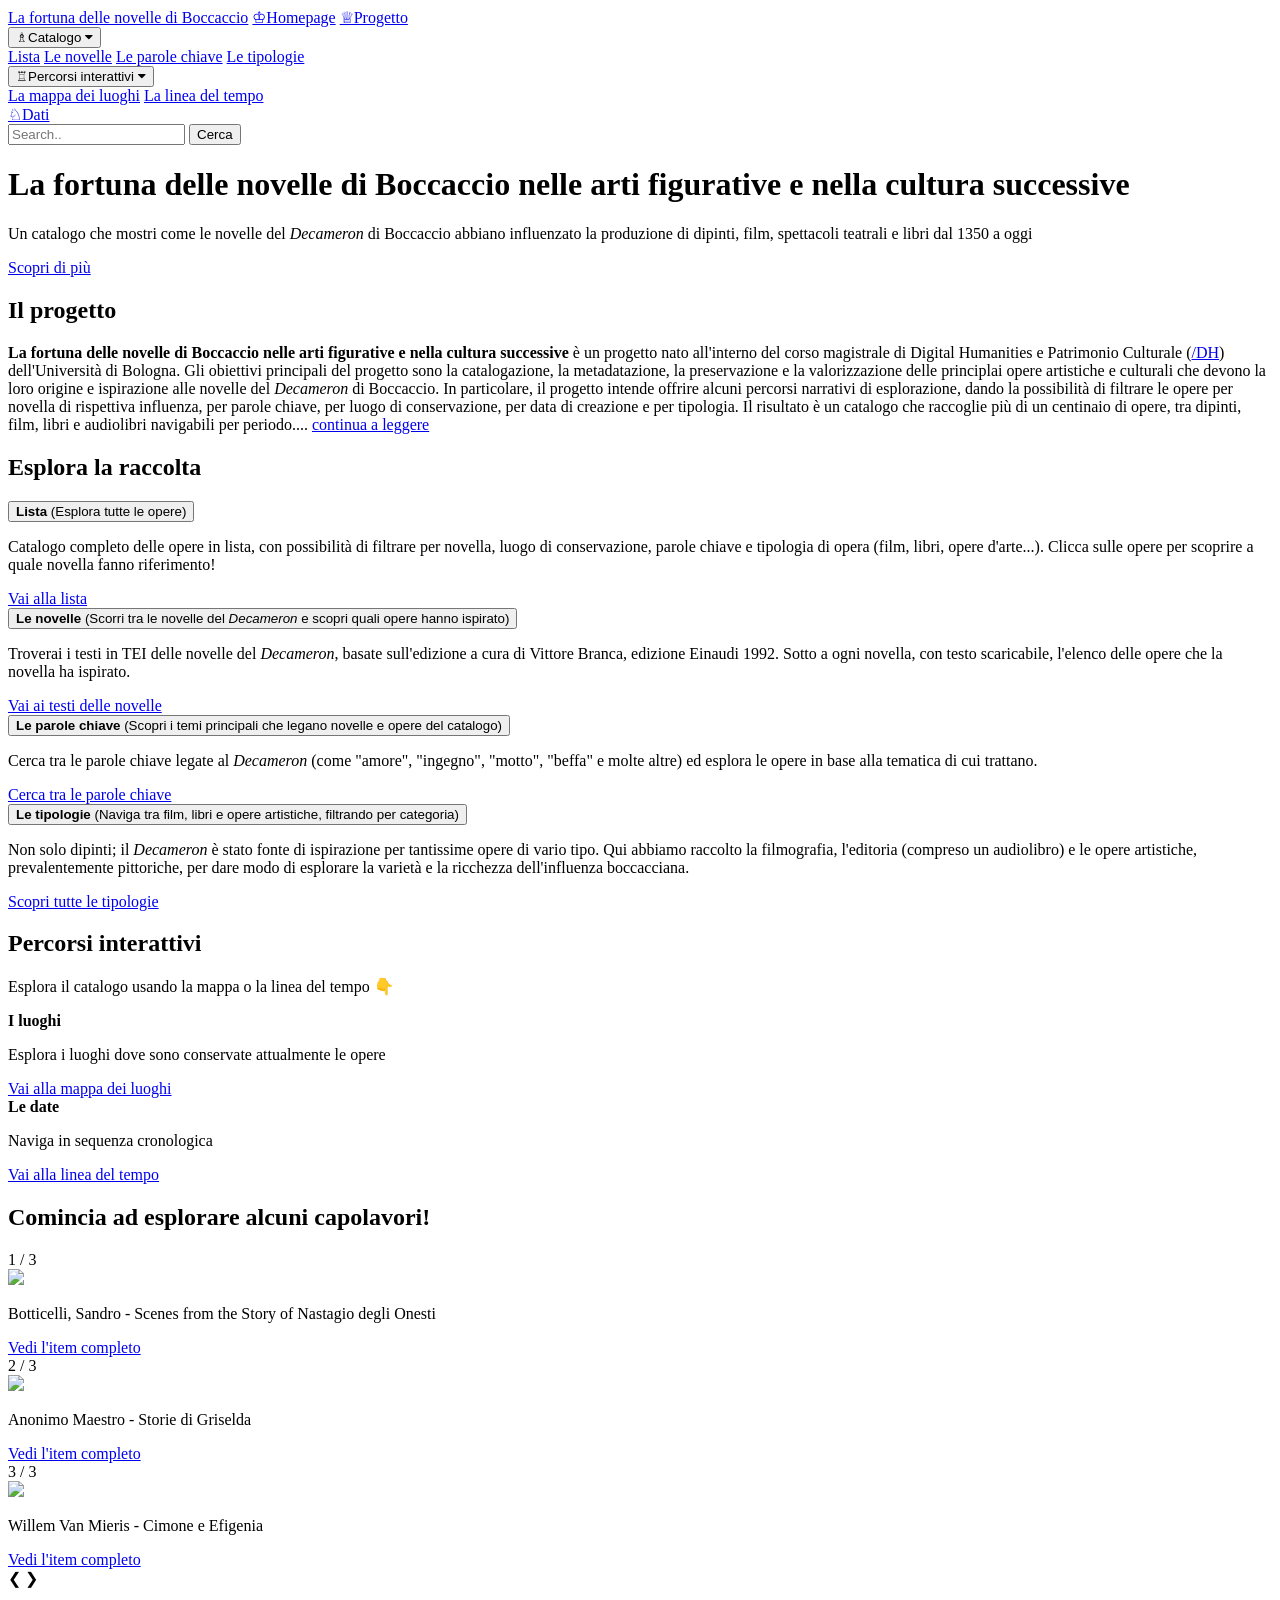
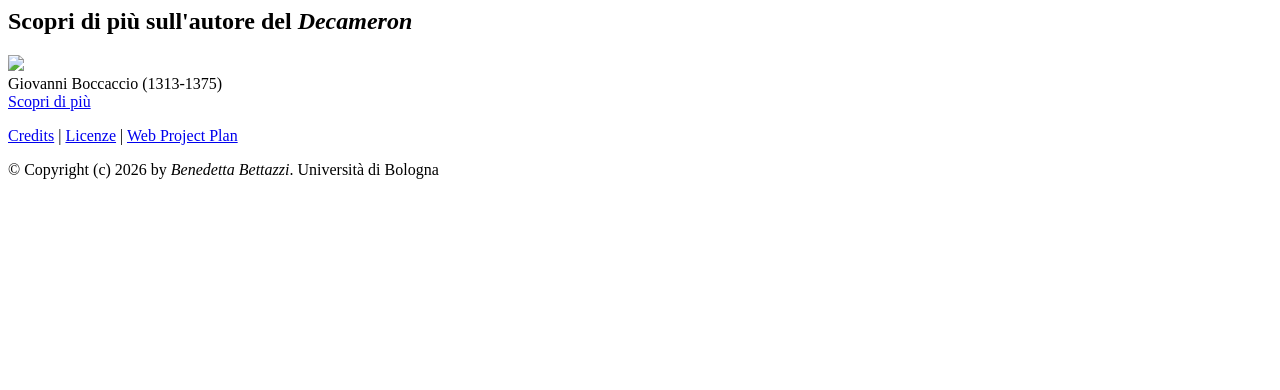
==== index.html @ 62a2022f "Add files via upload" ====
<!DOCTYPE html>
<html lang="it">
<!-- Un documento html ha due elementi dipendenti, un head e un body -->
<head>
  <!-- Required meta tags -->
  <title>La fortuna delle novelle di Boccaccio</title>
  <meta charset="UTF-8" />
  <!-- responsivness -->
  <meta name="viewport" content="width=device-width, initial-scale=1" />
  <!-- foglio di stile -->
  <link rel="stylesheet" type="text/css" href="style/style.css" />
  <!-- libreria di icone -->
  <link rel="stylesheet" href="https://cdnjs.cloudflare.com/ajax/libs/font-awesome/4.7.0/css/font-awesome.min.css">
    <!-- Metadati Dublin Core (DC) -->
  <meta name="DC.Title" content="La fortuna delle novelle di Boccaccio">
  <meta name="DC.Creator" content="Benedetta Bettazzi">
  <meta name="DC.Subject" content="Giovanni Boccaccio; Decameron; Digital Humanities">
  <meta name="DC.Description" content="Collezione digitale e catalogo ragionato delle trasposizioni artistiche, editoriali e multimediali delle novelle del Decameron di Giovanni Boccaccio.">
  <meta name="DC.Publisher" content="Università degli Studi di Bologna">
  <meta name="DC.Date" content="2026">
  <meta name="DC.Type" content="InteractiveResource">
  <meta name="DC.Format" content="text/html">
  <meta name="DC.Identifier" content="http://example.org/boccaccio-novelle">
  <meta name="DC.Language" content="it">
  <meta name="DC.Rights" content="Licenza riservata">
</head>
<body>
  <!-- Abbiamo diviso il body in header, nav, section e footer -->
  <!-- header -->
  <header style="display: none;">
   <div class="header">
   </div>
 </header>
 <!-- navigation bar -->
 <nav>
  <div class="topnav">
    <a class="navbar-brand" href="#">La fortuna delle novelle di Boccaccio</a>
    <a href="#" class="active" title="Link alla home">&#9812;Homepage</a>
    <a href="#scopri-di-piu" title="Link al progetto">&#9813;Progetto</a>
    <!--dropdown (tendina) in topnav-->
    <div class="dropdown">
      <button class="dropbtn">&#9815;Catalogo <i class="fa fa-caret-down"></i></button>
      <div class="dropdown-content">
        <a href="list-items.html">Lista</a>
        <a href="#">Le novelle</a>
        <a href="#">Le parole chiave</a>
        <a href="#">Le tipologie</a>
      </div>
    </div>
    <div class="dropdown">
      <button class="dropbtn">&#9814;Percorsi interattivi <i class="fa fa-caret-down"></i></button>
      <div class="dropdown-content">
        <a href="map.html" title="Link alla mappa su Leaflet">La mappa dei luoghi</a>
        <a href="#" title="Link alla linea del tempo">La linea del tempo</a>
      </div>
    </div>
    <a href="data.html" title="Vai alla pagina dei Dati e Riconciliazione">&#9816;Dati</a>
    <!--barra di search in alto a destra-->
    <form class="search-form">
        <input type="text" placeholder="Search..">
        <button class="search-button" type="submit">Cerca</button>
    </form>
  </div>
</nav>
<!-- hero img -->
<!-- La div che segue ha un titolo di primo livello e un paragrafo -->
<!-- A Hero Image is a large image with text, often placed at the top of a webpage -->
<div class="hero-image">
  <div class="hero-text">
    <h1>La fortuna delle novelle di Boccaccio nelle arti figurative e nella cultura successive</h1>
    <p>Un catalogo che mostri come le novelle del <i>Decameron</i> di Boccaccio abbiano influenzato la produzione di dipinti, film, spettacoli teatrali e libri dal 1350 a oggi</p>
    <a href="#scopri-di-piu" class="btn default" title="Scopri di più">Scopri di più</a>
  </div>
</div>
<!-- 1 column -->
<section>
  <div class="row bg-gray" id="scopri-di-piu">
    <div class="column">
      <h2>Il progetto</h2>
      <p>
        <b>La fortuna delle novelle di Boccaccio nelle arti figurative e nella cultura successive</b> è un progetto nato all'interno del corso magistrale di Digital
        Humanities e Patrimonio Culturale (<a
        href="https://www.unibo.it/it/studiare/insegnamenti-competenze-trasversali-moocs/insegnamenti/insegnamento/2026/523225"
        title="Link al corso"
        target="_blank">/DH</a
        >) dell'Università di Bologna. Gli obiettivi principali del progetto sono la catalogazione, la metadatazione, la preservazione e la valorizzazione delle principlai opere artistiche e culturali che devono la loro origine e ispirazione alle novelle del <i>Decameron</i> di Boccaccio. In particolare, il progetto intende offrire alcuni percorsi narrativi di esplorazione, dando la possibilità di filtrare le opere per novella di rispettiva influenza, per parole chiave, per luogo di conservazione, per data di creazione e per tipologia. Il risultato è un catalogo che raccoglie più di un centinaio di opere, tra dipinti, film, libri e audiolibri navigabili per periodo.... <a href="#scopri-di-piu">continua a leggere</a>
      </p>
    </div>
  </div>
</section>
<!-- 1 column -->
<section>
  <div class="row bg-pink">
    <div class="column">
      <h2 class="txt-light" id="esplora-la-raccolta">Esplora la raccolta</h2>
      <!-- accordion -->
      <button class="accordion btn-esplora"><b>Lista</b> <span class="span-btn-esplora"> (Esplora tutte le opere)</span></button>
      <div class="panel">
        <p>
          Catalogo completo delle opere in lista, con possibilità di filtrare per novella, luogo di conservazione, parole chiave e tipologia di opera (film, libri, opere d'arte...). Clicca sulle opere per scoprire a quale novella fanno riferimento!
        </p>
        <a href="list-items.html" class="btn default" title="Vai a tutte le opere">Vai alla lista</a>
      </div>
      <button class="accordion btn-esplora"><b>Le novelle</b> <span class="span-btn-esplora"> (Scorri tra le novelle del <i>Decameron</i> e scopri quali opere hanno ispirato)</span></button>
      <div class="panel">
        <p>
          Troverai i testi in TEI delle novelle del <i>Decameron</i>, basate sull'edizione a cura di Vittore Branca, edizione Einaudi 1992. Sotto a ogni novella, con testo scaricabile, l'elenco delle opere che la novella ha ispirato.
        </p>
        <a href="#esplora-la-raccolta" class="btn default" title="Vai ai testi delle novelle">Vai ai testi delle novelle</a>
      </div>
      <button class="accordion btn-esplora"><b>Le parole chiave</b> <span class="span-btn-esplora">(Scopri i temi principali che legano novelle e opere del catalogo)</span></button>
      <div class="panel">
        <p>
          Cerca tra le parole chiave legate al <i>Decameron</i> (come "amore", "ingegno", "motto", "beffa" e molte altre) ed esplora le opere in base alla tematica di cui trattano.
        </p>
        <a href="#esplora-la-raccolta" class="btn default" title="Vai ai temi">Cerca tra le parole chiave</a> 
      </div>
      <button class="accordion btn-esplora"><b>Le tipologie</b> <span class="span-btn-esplora">(Naviga tra film, libri e opere artistiche, filtrando per categoria)</span></button>
      <div class="panel">
        <p>
          Non solo dipinti; il <i>Decameron</i> è stato fonte di ispirazione per tantissime opere di vario tipo. Qui abbiamo raccolto la filmografia, l'editoria (compreso un audiolibro) e le opere artistiche, prevalentemente pittoriche, per dare modo di esplorare la varietà e la ricchezza dell'influenza boccacciana.
        </p>
        <a href="#esplora-la-raccolta" class="btn default" title="Scopri tutte le tipologie">Scopri tutte le tipologie</a>
      </div>
    </div>
  </div>
</section>
<!-- section catalogo con 2 column cards -->
<section>
  <div class="row">
    <div class="column">
      <h2 id="percorsi-interattivi">Percorsi interattivi</h2>
      <p>Esplora il catalogo usando la mappa o la linea del tempo &#128071</p>
    </div>
    <div class="leftcolumn">
      <div class="card">
        <b>I luoghi</b>
        <p>Esplora i luoghi dove sono conservate attualmente le opere</p>
      </div>
      <a href="map.html" class="btn default" title="Vai alla mappa">Vai alla mappa dei luoghi</a>
    </div>
    <div class="rightcolumn">
      <div class="card">
        <b>Le date</b>
        <p>Naviga in sequenza cronologica</p>
      </div>
      <a href="#percorsi-interattivi" class="btn default" title="Vai alla linea del tempo">Vai alla linea del tempo</a>
    </div>
  </div>
</section>
<!--1 column-->
<section>
  <div class="row bg-pink">
    <div class="leftcolumn">
      <h2 class="txt-light text-center" id="comincia">Comincia ad esplorare alcuni capolavori!</h2>
      <!-- Slideshow container -->
      <div class="slideshow-container">
      <!-- Full-width images with number and caption text -->
        <div class="mySlides fade active">
          <div class="numbertext">1 / 3</div>
          <img src="img/opere/Botticelli - Nastagio degli Onesti pt.1.jpg" style="width:100%" class="slide">
          <div class="text">
            <p>Botticelli, Sandro - Scenes from the Story of Nastagio degli Onesti</p>
            <a href="item.html" class="btn default" title="Vedi l'item completo" style="display: inline;">Vedi l'item completo</a>
          </div>
        </div>
        <div class="mySlides fade">
          <div class="numbertext">2 / 3</div>
          <img src="img/opere/The Story of Griselda pt.1.jpg" style="width:100%" class="slide">
          <div class="text">
            <p>Anonimo Maestro - Storie di Griselda</p>
            <a href="#comincia" class="btn default" title="Vai all'opera" style="display: inline;">Vedi l'item completo</a>
          </div>
        </div>
        <div class="mySlides fade">
          <div class="numbertext">3 / 3</div>
          <img src="img/opere/Willem Van Mieris - Cimone e Efigenia.jpg" style="width:100%" class="slide">
          <div class="text">
            <p>Willem Van Mieris - Cimone e Efigenia</p>
            <a href="#comincia" class="btn default" title="Vai all'opera" style="display: inline;">Vedi l'item completo</a>
          </div>
        </div>
        <!-- Next and previous buttons -->
        <a class="prev" onclick="plusSlides(-1)">&#10094;</a>
        <a class="next" onclick="plusSlides(1)">&#10095;</a>
        <!-- The dots/circles -->
        <br>
        <div style="text-align:center">
          <span class="dot"></span>
          <span class="dot"></span>
          <span class="dot"></span>
        </div>
      </div>
    </div>
    <div class="rightcolumn">
      <h2 class="txt-light text-center">Scopri di più sull'autore del <i>Decameron</i></h2>
      <!-- autore -->
      <div class="container author">
        <img src="img/autore.jpg" class="image author">
        <div class="overlay">Giovanni Boccaccio (1313-1375)</div>
        <a href="https://it.wikipedia.org/wiki/Giovanni_Boccaccio" class="btn default btn-author" title="Scopri di più su Boccaccio">Scopri di più</a>
      </div>
    </div>
  </div>
</section>
<!-- footer -->
<footer>
  <div class="footer">
    <p><a href="#" title="Credits">Credits</a> | <a href="#" title="Licenze">Licenze</a> | <a href="#" title="Piano di progetto">Web Project Plan</a> </p>
  </div>
  <div class="copyright">
    <p>&copy; Copyright (c) 2026 by <em>Benedetta Bettazzi</em>. 
    Università di Bologna</p>
    <p><iframe src="https://www.google.com/maps/embed?pb=!1m18!1m12!1m3!1d2845.9021866577236!2d11.34882917649802!3d44.496670997470844!2m3!1f0!2f0!3f0!3m2!1i1024!2i768!4f13.1!3m3!1m2!1s0x477fd4bb9919533f%3A0x28bbdd19297b033a!2sVia%20Zamboni%2C%2034%2C%2040126%20Bologna%20BO!5e0!3m2!1sit!2sit!4v1778673838125!5m2!1sit!2sit" width="300" height="175" style="border:0;" allowfullscreen="" loading="lazy" referrerpolicy="no-referrer-when-downgrade"></iframe></p>
  </div>
</footer>
<!-- script -->
<script type="text/javascript" src="js/main.js"></script>
<!-- accordion -->
<script>
  var acc = document.getElementsByClassName("accordion");
  var i;
  for (i = 0; i < acc.length; i++) {
    acc[i].addEventListener("click", function () {
      this.classList.toggle("active");
      var panel = this.nextElementSibling;
      if (panel.style.display === "block") {
        panel.style.display = "none";
      } else {
        panel.style.display = "block";
      }
    });
  }
</script>
</body>
</html>
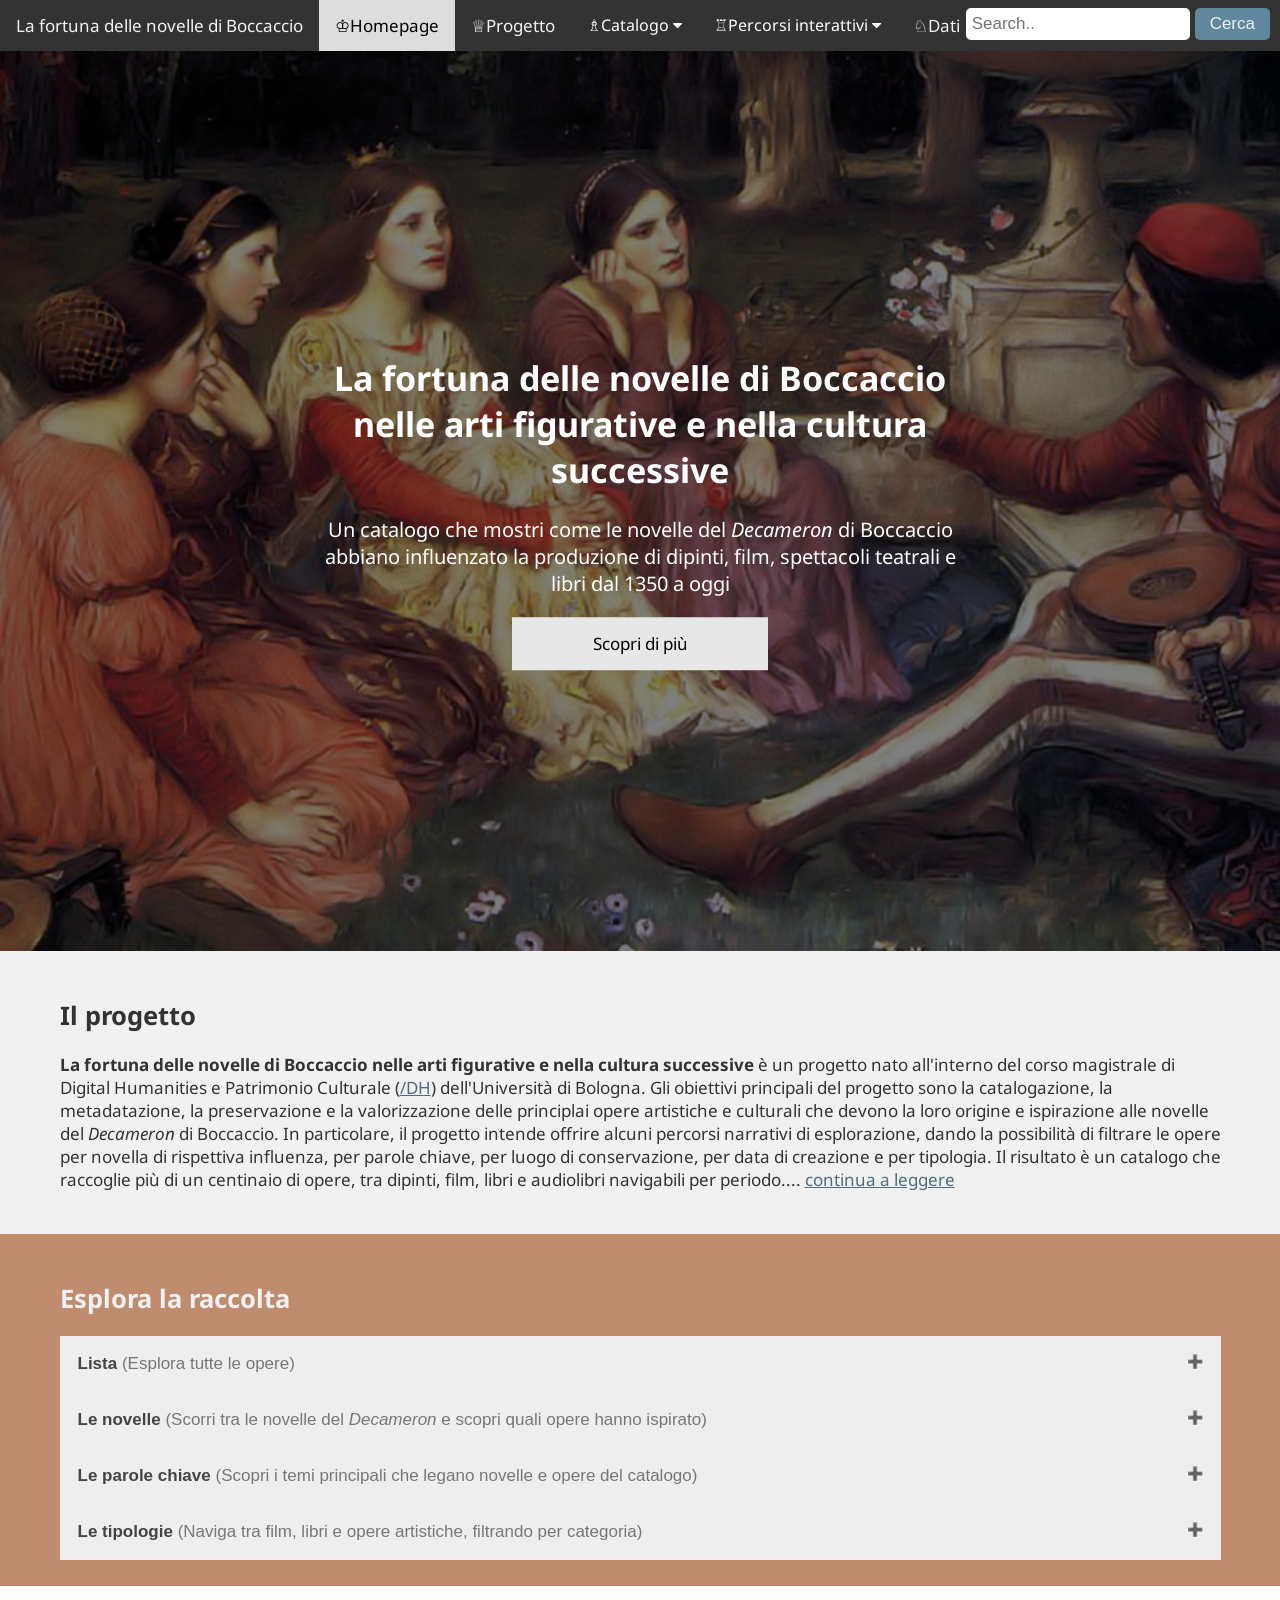
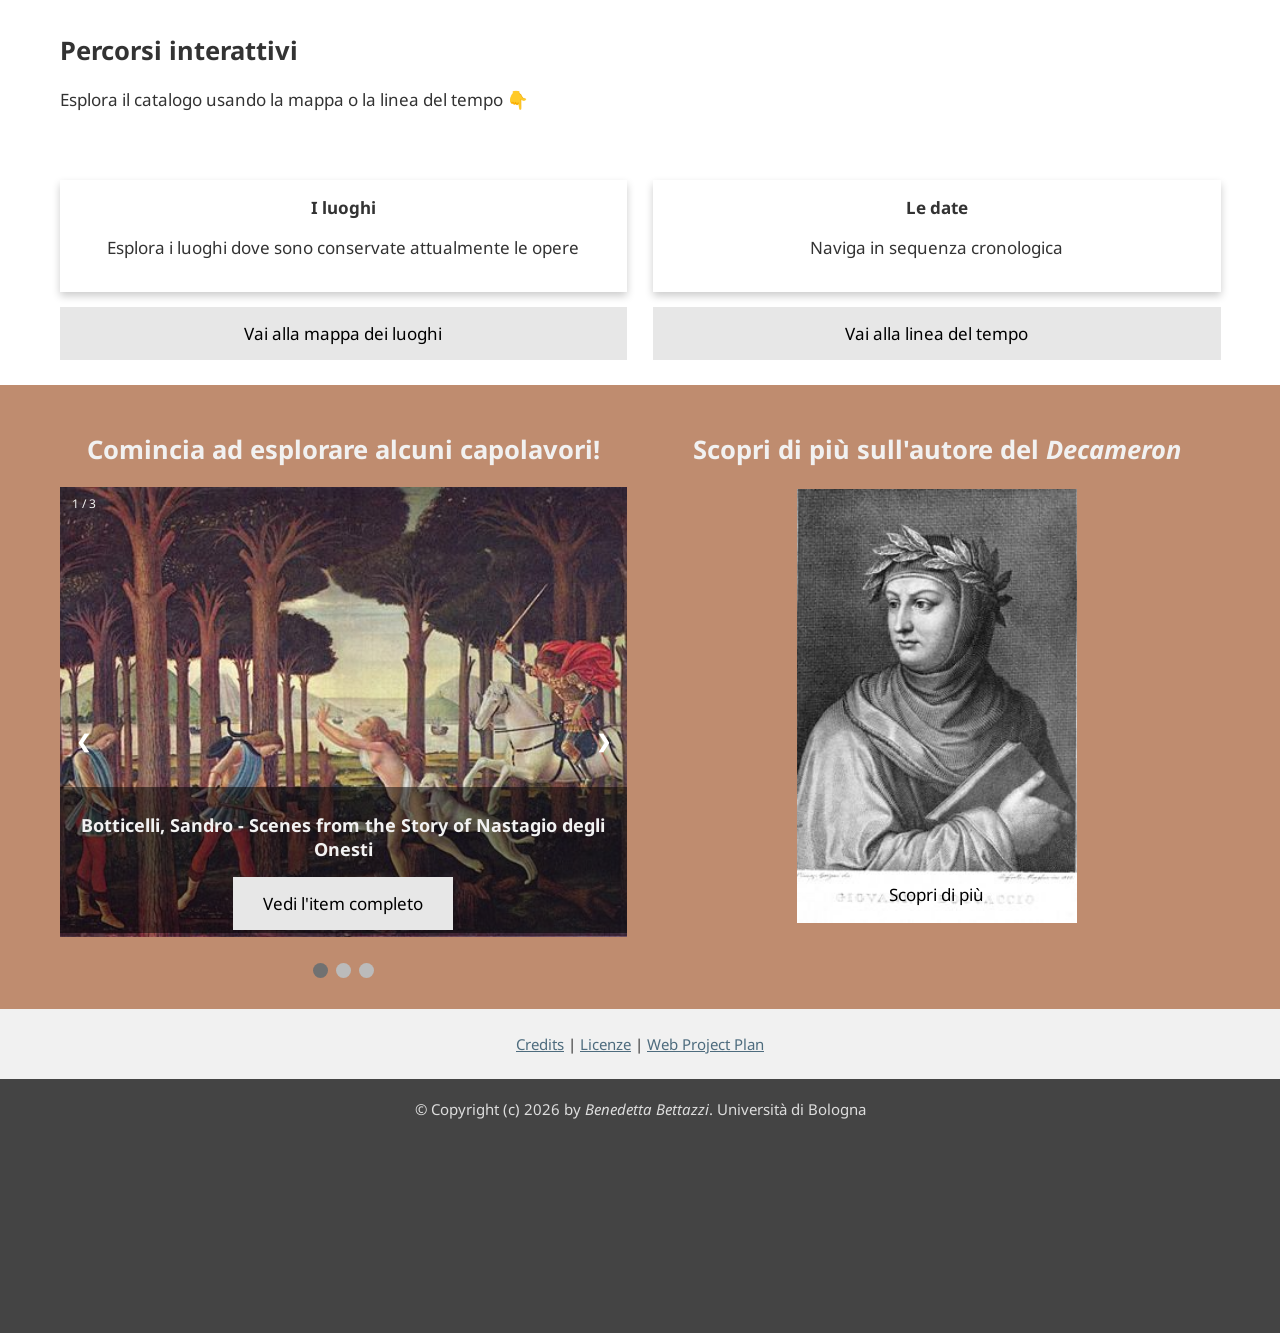
==== commit fe50df09: "Add files via upload" ====
--- a/index.html
+++ b/index.html
@@ -216,21 +216,5 @@
 </footer>
 <!-- script -->
 <script type="text/javascript" src="js/main.js"></script>
-<!-- accordion -->
-<script>
-  var acc = document.getElementsByClassName("accordion");
-  var i;
-  for (i = 0; i < acc.length; i++) {
-    acc[i].addEventListener("click", function () {
-      this.classList.toggle("active");
-      var panel = this.nextElementSibling;
-      if (panel.style.display === "block") {
-        panel.style.display = "none";
-      } else {
-        panel.style.display = "block";
-      }
-    });
-  }
-</script>
 </body>
 </html>
--- a/style/style.css
+++ b/style/style.css
@@ -0,0 +1,736 @@
+/* FONTS */
+/* normal */
+@import url("https://fonts.googleapis.com/css2?family=Noto+Sans&display=swap");
+
+/* BASICS */
+
+*, *::before, *::after {
+  box-sizing: border-box;
+}
+
+body {
+  font-family: "Noto Sans", Arial, sans-serif;
+  -webkit-font-smoothing: antialiased;
+  color: #333;
+  font-size: 17px;
+  margin: 0;
+  height: 100%;
+}
+
+/* html */
+html {
+  height: 100%;
+}
+
+/* a */
+a {
+  color: #4e6c7e;
+}
+
+a:hover {
+  color: #30434f;
+}
+
+/* background */
+.bg-gray {
+  background-color: #f1f1f1;
+}
+
+.bg-pink {
+  background-color: #bf8c6f;
+}
+
+.bg-blue {
+  background-color: #4e6c7e;
+}
+
+.bg-black {
+  background-color: gray;
+}
+
+
+/* bold */
+.bold {
+  font-weight: bold;
+}
+
+/* underline */
+.underline {
+  text-decoration: underline;
+}
+
+
+/* colors */
+.txt-light {
+  color: #f1f1f1;
+}
+
+/* border */
+.border-section {
+  padding: 12px 12px;
+  border: 1px solid #ccc;
+}
+
+/* padding */
+.pd-12 {
+  margin: 12px 0;
+  padding: 12px;
+}
+
+/* LAYOUT */
+
+/* header */
+.header {
+  background-color: #f1f1f1;
+  padding: 0;
+  text-align: center;
+}
+
+.header img {
+  width: 100%;
+  height: 100px;
+  display: block; /* Elimina eventuali spazi bianchi vuoti sotto l'immagine */
+}
+
+/* navigation bar */
+.topnav {
+  background-color: #333;
+  overflow: hidden;
+  position: relative;
+}
+
+.topnav a {
+  color: #f2f2f2;
+  display: block;
+  float: left;
+  padding: 14px 16px;
+  text-align: center;
+  text-decoration: none;
+}
+
+.topnav .active {
+  color: #000;
+  background-color: #ddd;
+}
+
+.topnav a:hover {
+  background-color: #ddd;
+  color: black;
+}
+
+.topnav .navbar-brand {
+  cursor: default;
+}
+
+.topnav .navbar-brand:hover {
+  background-color: #333;
+  color: #f2f2f2;
+}
+
+/* Remove extra left and right margins, due to padding in columns */
+.row {margin: 0 -5px;}
+
+/* row */
+/* Clear floats after the columns */
+.row:after {
+  content: "";
+  display: table;
+  clear: both;
+}
+
+/* one column */
+.column {
+  float: left;
+  padding: 2% 5%;
+  width: 100%;
+}
+
+/* two columns */
+/* left column */
+.leftcolumn {
+  float: left;
+  padding: 2% 1% 2% 5%;
+  width: 50%;
+}
+
+/* right column */
+.rightcolumn {
+  float: left;
+  padding: 2% 5% 2% 1%;
+  width: 50%;
+}
+
+/* equal columns */
+.equalcolumn {
+  float: left;
+  padding: 2% 2.5%;
+  width: 50%;
+}
+
+/* responsive column */
+@media screen and (max-width: 600px) {
+  /* columns */
+  .column,
+  .leftcolumn,
+  .rightcolumn,
+  .equalcolumn {
+    width: 100%;
+  }
+}
+
+/* Style the counter cards */
+.card {
+  box-shadow: 0 4px 8px 0 rgba(0, 0, 0, 0.2); /* this adds the "card" effect */
+  padding: 16px;
+  text-align: center;
+  background-color: #f1f1f1;
+}
+
+/* Responsive columns - one column layout (vertical) on small screens */
+@media screen and (max-width: 600px) {
+  .column {
+    width: 100%;
+    display: table;
+    margin-bottom: 20px;
+  }
+}
+/*fine layout della section catalogo*/
+
+/* COMPONENTS */
+/* img */
+/* img responsive */
+.responsive {
+  width: 100%;
+  height: auto;
+}
+
+/* img center */
+.center {
+  display: block;
+  margin: 0 auto;
+}
+
+.img-item {
+  width: 50%;
+  height: auto;
+}
+
+/* button */
+.btn {
+  display: block;
+  border: none;
+  color: white;
+  margin-top: 15px;
+  padding: 15px 30px;
+  cursor: pointer;
+  text-align: center;
+  text-decoration: none;
+}
+
+.default {
+  background-color: #e7e7e7;
+  color: black;
+}
+
+.default:hover {
+  background: #ddd;
+}
+
+.btn-esplora {
+  width: 100%!important;
+}
+
+.btn-esplora.active > .span-btn-esplora {
+    color: #444!important;
+}
+
+/* search bar */
+
+form.example {
+  margin: auto;
+  max-width: 300px;
+}
+
+form.example input[type="text"] {
+  padding: 10px;
+  font-size: 13px;
+  border: 1px solid grey;
+  float: left;
+  width: 80%;
+  background: #f1f1f1;
+}
+
+form.example button {
+  float: left;
+  width: 20%;
+  padding: 10px;
+  color: white;
+  font-size: 13px;
+  border: 1px solid grey;
+  border-left: none;
+  cursor: pointer;
+}
+
+form.example button:hover {
+  background: #30434f;
+}
+
+form.example::after {
+  content: "";
+  clear: both;
+  display: table;
+}
+
+/* Style the search box inside the navigation bar */
+.topnav .search-form {
+  position: absolute;
+  right: 0px;
+  margin-right: 10px;
+  display: flex; 
+  align-items: center;
+}
+
+.topnav .search-form .search-button {
+  background-color: #61879E; 
+  color: #eee; 
+  border: none; 
+  border-radius: 5px; 
+  padding: 6px 15px; 
+  margin-top: 8px;
+  font-size: 17px;
+  cursor: pointer;
+}
+
+.topnav .search-form input[type=text] {
+  padding: 6px;
+  border: none; 
+  border-radius: 5px; 
+  margin-top: 8px;
+  margin-right: 5px;
+  font-size: 17px;
+}
+
+/* tabs */
+.tab {
+  overflow: hidden;
+  border: 1px solid #ccc;
+  background-color: #f1f1f1;
+}
+
+.tab button {
+  background-color: inherit;
+  float: left;
+  font-size: 15px;
+  border: none;
+  outline: none;
+  cursor: pointer;
+  padding: 14px 16px;
+  transition: 0.3s;
+}
+
+.tab button:hover {
+  background-color: #ddd;
+}
+
+.tab button.active {
+  background-color: #ccc;
+}
+
+.tabcontent {
+  display: none;
+  padding: 6px 12px;
+  border: 1px solid #ccc;
+  border-top: none;
+}
+
+/* pagination */
+.pagination {
+  font-size: 13px;
+  margin: 20px 0;
+  text-align: center;
+}
+
+.pagination a {
+  color: black;
+  padding: 8px 16px;
+  text-decoration: none;
+  transition: background-color 0.3s;
+}
+
+.pagination a.active {
+  background-color: #30434f;
+  color: white;
+}
+
+.pagination a:hover:not(.active) {
+  background-color: #ddd;
+}
+
+/* cards */
+.card {
+  background-color: #ffffff;
+  box-shadow: 0 4px 8px 0 rgba(0, 0, 0, 0.2);
+  transition: 0.3s;
+}
+
+.card:hover {
+  box-shadow: 0 8px 16px 0 rgba(0, 0, 0, 0.2);
+}
+
+.container {
+  padding: 2px 16px;
+}
+
+.card a {
+  margin-bottom: 16px;
+}
+
+.card .img {
+  background-repeat: no-repeat;
+  background-size: cover;
+  height: 500px;
+}
+
+/* accordion */
+.accordion {
+  background-color: #eee;
+  color: #444;
+  cursor: pointer;
+  font-size: 17px;
+  padding: 18px;
+  width: 90%;
+  text-align: left;
+  border: none;
+  outline: none;
+  transition: 0.4s;
+}
+
+.active,
+.accordion:hover {
+  background-color: #ccc;
+}
+
+.panel {
+  padding: 0 18px;
+  background-color: white;
+  display: none;
+  overflow: hidden;
+}
+
+.panel a {
+  margin-bottom: 16px;
+  text-align: center;
+  width: 20%;
+}
+
+.accordion:after {
+  content: "\02795";
+  font-size: 13px;
+  color: #777;
+  float: right;
+  margin-left: 5px;
+}
+
+.accordion.active:after {
+  content: "\2796";
+}
+
+.accordion span,
+.tab span,
+.tabcontent span,
+.metadata span {
+  color: #777;
+}
+
+/* hero image */
+.hero-image {
+  background-image: linear-gradient(rgba(0, 0, 0, 0.5), rgba(0, 0, 0, 0.5)),
+    url("../img/header.jpg");
+  height: 100%;
+  background-position: center;
+  background-repeat: no-repeat;
+  background-size: cover;
+  position: relative;
+
+}
+
+.hero-image .btn {
+  display: block;
+  margin: 0 auto;
+  width: 40%;
+}
+
+.hero-text {
+  text-align: center;
+  position: absolute;
+  top: 50%;
+  left: 50%;
+  transform: translate(-50%, -50%);
+  color: white;
+}
+
+.hero-text p {
+  font-size: 20px;
+}
+
+/* breadcrumbs = percorso di navigazione testuale che mostra la posizione esatta in cui ti trovi all'interno della struttura gerarchica di un sito web */
+ul.breadcrumb {
+  padding: 10px 16px;
+  list-style: none;
+  position: relative; /*per spostare in alto senza che si modifichino gli elementi circostanti*/
+  top: -30px; /* sposta l'elemento verso l'alto del valore desiderato */
+}
+
+ul.breadcrumb li {
+  display: inline;
+  font-size: 15px;
+}
+
+ul.breadcrumb li + li:before {
+  padding: 8px;
+  color: black;
+  content: "/\00a0";
+}
+
+ul.breadcrumb li a {
+  color: #4e6c7e;
+  text-decoration: none;
+}
+
+ul.breadcrumb li a:hover {
+  color: #30434f;
+  text-decoration: underline;
+}
+
+/* dropdown menu */
+
+.dropdown {
+  float: left;
+  overflow: hidden;
+}
+
+.dropdown .dropbtn {
+  font-size: 16px;  
+  border: none;
+  outline: none;
+  color: white;
+  padding: 14px 16px;
+  background-color: #333;
+  font-family: inherit;
+  margin: 0;
+}
+
+.navbar a:hover, .dropdown:hover .dropbtn {
+  background-color: gray;
+}
+
+.dropdown-content {
+  display: none;
+  position: absolute;
+  background-color: #f9f9f9;
+  min-width: 160px;
+  box-shadow: 0px 8px 16px 0px rgba(0,0,0,0.2);
+  z-index: 1;
+}
+
+.dropdown-content a {
+  float: none;
+  color: black;
+  padding: 12px 16px;
+  text-decoration: none;
+  display: block;
+  text-align: left;
+}
+
+.dropdown-content a:hover {
+  background-color: #ddd;
+}
+
+.dropdown:hover .dropdown-content {
+  display: block;
+}
+
+/*SLIDESHOW*/
+
+img {vertical-align: middle;}
+
+/* Slideshow container */
+.slideshow-container {
+  max-width: 700px;
+  position: relative;
+  margin: 0 auto; /* Centra il blocco orizzontalmente */
+}
+
+/* Slides */
+.mySlides {
+  display: none;
+}
+
+.mySlides.active {
+  display: block;
+}
+
+/* Fading animation */
+.fade {
+  animation-name: fade;
+  animation-duration: 1.5s;
+}
+
+@keyframes fade {
+  from {opacity: .4}
+  to {opacity: 1}
+}
+
+/* Slides' images by default */
+.slide {
+    min-width: 100%;
+    height: 450px;
+    object-fit: cover;
+    display: block;
+    background-color: #bf8c6f;
+}
+
+/* Next & previous buttons */
+.prev, .next {
+  cursor: pointer;
+  position: absolute;
+  top: 50%;
+  width: auto;
+  margin-top: -22px;
+  padding: 16px;
+  color: white;
+  font-weight: bold;
+  font-size: 18px;
+  transition: 0.6s ease;
+  border-radius: 0 3px 3px 0;
+  user-select: none;
+}
+
+/* Position the "next button" to the right */
+.next {
+  right: 0;
+  border-radius: 3px 0 0 3px;
+}
+
+/* On hover, add a black background color with a little bit see-through */
+.prev:hover, .next:hover {
+  background-color: rgba(0,0,0,0.8);
+}
+
+/* Caption text */
+.text {
+  color: #f2f2f2;
+  font-size: 18px;
+  padding: 8px 12px;
+  position: absolute;
+  bottom: 50px;
+  width: 100%;
+  text-align: center;
+  font-weight: bold; /*grassetto*/
+  background-color: black;
+  background-color: rgba(0, 0, 0, 0.5); /*per dare opacità allo sfondo di un div*/
+}
+
+.text a {
+  opacity: 1;
+  font-weight: normal;
+  font-size: 17px;
+  margin-top: 0px !important; /* Riduce la distanza dal testo sopra */
+  position: relative;
+  top: -10px; /* Sposta il bottone in alto di 10px */
+}
+
+.text p {
+  margin-bottom: 40px;
+  opacity: 1;
+}
+
+/* Number text (1/3 etc) */
+.numbertext {
+  color: #f2f2f2;
+  font-size: 12px;
+  padding: 8px 12px;
+  position: absolute;
+  top: 0;
+}
+
+/* The dots/bullets/indicators */
+.dot {
+  cursor: pointer;
+  height: 15px;
+  width: 15px;
+  margin: 0 2px;
+  background-color: #bbb;
+  border-radius: 50%;
+  display: inline-block;
+  transition: background-color 0.6s ease;
+}
+
+.active, .dot:hover {
+  background-color: #717171;
+}
+/*fine SLIDESHOW*/
+
+/*box autore in fondo a destra*/
+* {box-sizing: border-box;}
+
+.container.author{
+  position: relative;
+  width: 55%;
+  max-width: 350px;
+  overflow: hidden; /* Evita che l'overlay esca dai bordi arrotondati o dal box */
+  margin: 0 auto; /* Centra il blocco orizzontalmente */
+}
+
+.image.author {
+  display: block;
+  width: 100%;
+  height: auto;
+}
+
+.overlay {
+  position: absolute; 
+  bottom: 59px; 
+  background: rgb(0, 0, 0);
+  background: rgba(0, 0, 0, 0.5); /* Black see-through */
+  color: #f1f1f1; 
+  width: 90%;
+  transition: .5s ease;
+  opacity:0;
+  color: white;
+  font-size: 20px;
+  padding: 20px;
+  text-align: center;
+}
+
+.container.author:hover .overlay {
+  opacity: 1;
+}
+
+.text-center {
+  text-align: center;
+}
+
+.btn-author {
+  width: 100%;          /* Occupa tutta la larghezza del contenitore */
+  margin-top: -55px;     /* Distanza dall'immagine */
+  display: block;
+}
+/*fine box autore in fondo a destra*/
+
+/* footer */
+.footer {
+  background-color: #f1f1f1;
+  font-size: 15px;
+  padding: 10px;
+  text-align: center;
+}
+
+/* footer */
+.copyright {
+  background-color: #444;
+  color: #ddd;
+  font-size: 15px;
+  padding: 5px;
+  text-align: center;
+}
